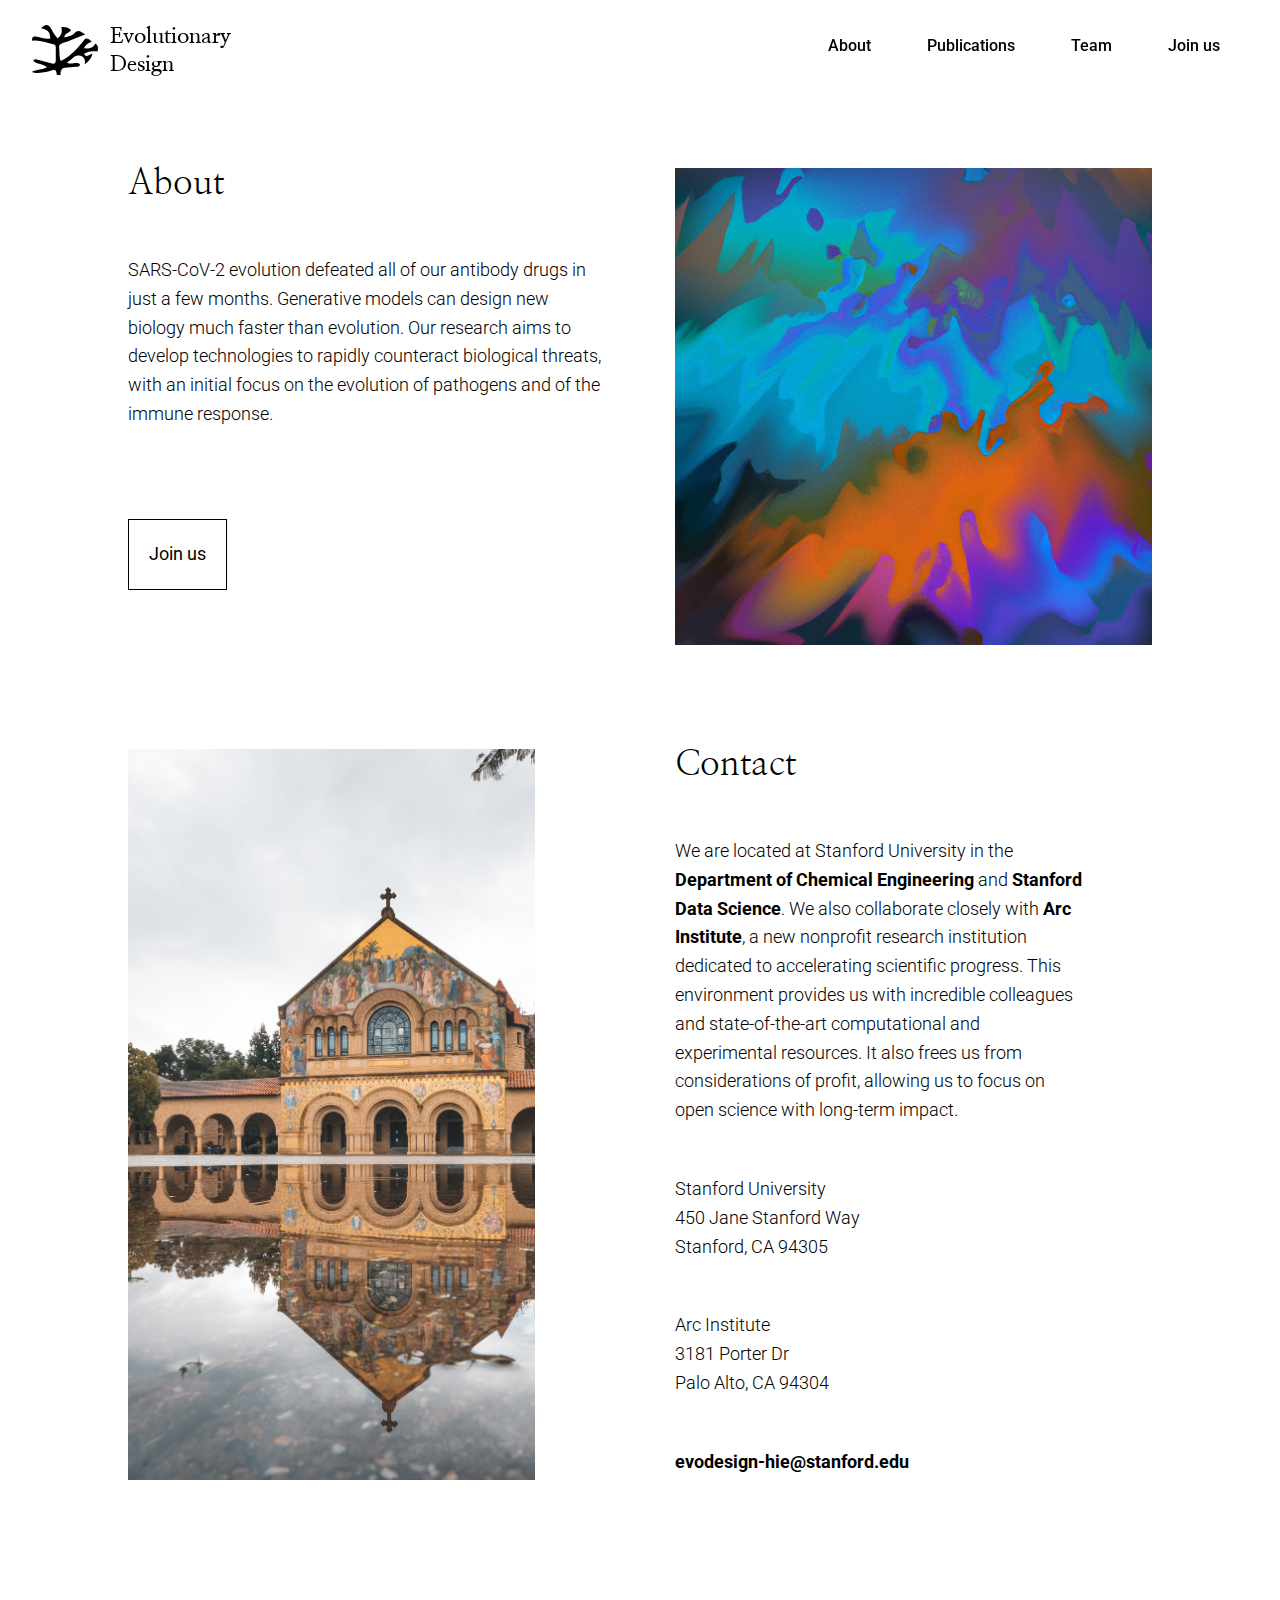
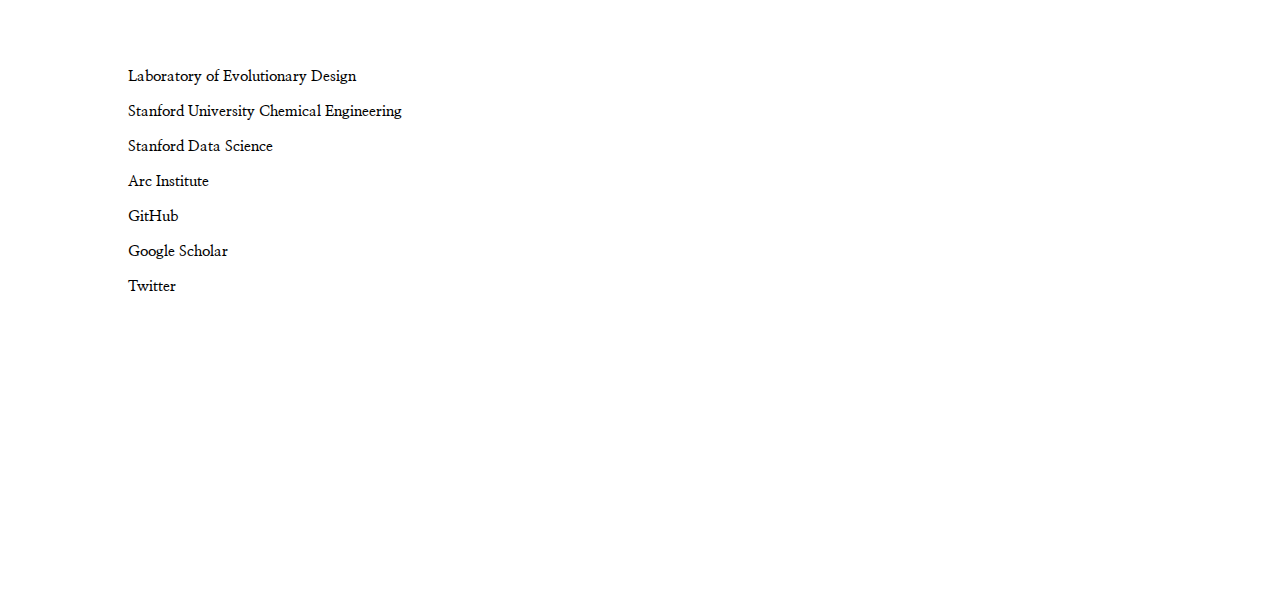
==== about.html @ 18d739cc "revert" ====
<!DOCTYPE html>

<html>
  <head>
    <script async src="https://www.googletagmanager.com/gtag/js?id=G-EQ6FCXS2D2"></script>
    <script>
      window.dataLayer = window.dataLayer || [];
      function gtag(){dataLayer.push(arguments);}
      gtag('js', new Date());

      gtag('config', 'G-EQ6FCXS2D2');
    </script>
    <title>About | Evolutionary Design</title>
    <meta http-equiv="Content-Type" content="text/html">
    <meta name="description" content="Laboratory of Evolutionary Design">
    <meta name="keywords" content="brian hie, laboratory of evolutionary design, stanford university, arc institute, machine learning, ai, biology">
    <meta name="author" content="Brian Hie">
    <meta name="viewport" content="width=device-width, initial-scale=1">
    <link rel="preconnect" href="https://fonts.googleapis.com">
    <link rel="preconnect" href="https://fonts.gstatic.com" crossorigin>
    <link href="https://fonts.googleapis.com/css2?family=Nanum+Myeongjo:wght@400;700;800&display=swap" rel="stylesheet">
    <link href="https://fonts.googleapis.com/css2?family=Roboto:wght@100;300;400;500;700&display=swap" rel="stylesheet">
    <link rel="stylesheet" type="text/css" href="ledlab.css">
    <link rel="icon" type="image/x-icon" href="images/logo.png">
    <script src="ledlab.js"></script>
  </head>

  <body>
    <div id="navbar"></div>
    <script>renderNav('./navbar.html')</script>

    <div class="outer-container">
      <div class="container">

        <div class="team-container">
          <div class="team-text-block">
            <div class="title2" style="padding: 140px 0 0px 0;">
              <p>
                About
              </p>
            </div>
            <p class="team-text">
              SARS-CoV-2 evolution defeated all of our antibody drugs in just a few months.
              Generative models can design new biology much faster than evolution.
              Our research aims to develop technologies to rapidly counteract biological threats, with an initial focus on the evolution of pathogens and of the immune response.
            </p>
            <p class="team-text">
              <We believe that diversity is critical to research and we aim to create a supportive environment in which all lab members are empowered to do incredibly bold science.
              Our work also transcends traditional disciplinary boundaries.
            </p>

            <a href="join" class="publication-button" style='font-weight: 400; margin-top: 40px;'>Join us</a>

          </div>
          <div class="team-image-block">
            <img src="images/multicolored.png">
          </div>
        </div>

        <div class="team-container">
          <div class="team-image-block" id="contact-image">
            <img src="images/stanford-memchu.jpg"  style="padding-top: 100px;">
          </div>

          <div class="team-text-block" id="contact-text">
            <div class="title2" style="padding-top: 80px;">
              <p>
                Contact
              </p>
            </div>
            <p class="team-text">
              We are located at Stanford University in the <a href="https://cheme.stanford.edu/">Department of Chemical Engineering</a> and <a href="https://datascience.stanford.edu/">Stanford Data Science</a>.
              We also collaborate closely with <a href="https://arcinstitute.org/">Arc Institute</a>, a new nonprofit research institution dedicated to accelerating scientific progress.
              This environment provides us with incredible colleagues and state-of-the-art computational and experimental resources.
              It also frees us from considerations of profit, allowing us to focus on open science with long-term impact.
            </p>
            <p class="team-text">
              Stanford University <br/>
              450 Jane Stanford Way <br/>
              Stanford, CA 94305
            </p>
            <p class="team-text">
              Arc Institute <br/>
              3181 Porter Dr <br/>
              Palo Alto, CA 94304
            </p>
            <p class="team-text">
              <a href="mailto:evodesign-hie@stanford.edu">evodesign-hie@stanford.edu</a>
            </p>
          </div>

          <div class="team-image-block" id="contact-image2">
            <img src="images/stanford-memchu.jpg">
          </div>
        </div>

        <footer id="footer"></footer>
        <script>
          fetch('./footer.html')
              .then(response => response.text())
              .then(data => document.getElementById('footer').innerHTML = data);
        </script>
      </div>
    </div>
  </body>
</html>
---- ledlab.css ----
.container {
    max-width: 1024px;
    margin: 0 auto;
}

.outer-container {
    margin-left: 30px;
    margin-right: 30px;
}

p {
    display: block;
    margin-block-start: 0px;
    margin-block-end: 0px;
    margin-inline-start: 0px;
    margin-inline-end: 0px;
}

.title1 {
    text-align: left;
    font-size: 48px;
    padding: 96px 0 0 0;
    color: #000000;
    font-family: "Nanum Myeongjo", "Garamond", serif;
    font-weight: 700;
}

@media (max-width: 1300px) {
    .title1 {
        padding-top: 120px;
    }
}

.subtitle1 {
    text-align: left;
    font-size: 18px;
    margin: 0 0 40px 0;
    color: #000000;
    line-height: 150%;
    font-family: "Roboto", "Arial", sans-serif;
    /*font-family: "Nanum Myeongjo", "Garamond", serif;*/
    font-weight: 500;
}

@media (max-width: 768px) {
    .subtitle1 {
        margin-top: 8px;
    }
}

.subtitle1 a {
    text-decoration: none;
    color: black;
}

.subtitle1 a:hover {
    text-decoration: underline;
    text-decoration-thickness: 1px;
    text-underline-offset: 2px;
}

.title2 {
    text-align: left;
    font-size: 35px;
    margin: 14px 0 14px 0;
    padding-top: 40px;
    color: #000000;
    font-family: "Nanum Myeongjo", "Garamond", serif;
    font-weight: 400;
}

.subtitle2 {
    text-align: left;
    font-size: 18px;
    margin: 12px 0 8px 0;
    color: #000000;
    line-height: 130%;
    font-family: "Roboto", "Arial", sans-serif;
    font-weight: 300;
}

@media (max-width: 768px) {
    .subtitle2 {
        font-size: 16px;
    }

    .subtitle2 br {
        display: none;
    }
}

.banner-row {
    display: flex;
    flex-wrap: wrap;
    justify-content: space-between;
}

.banner-column {
    flex: 1;
    padding: 20px 60px 20px 0px;
}

@media (max-width: 768px) {
    .banner-column {
        flex: 100%;
        padding-right: 0;
    }
}

.banner-column img {
    max-width: 100%;
    height: auto;
}

@media (max-width: 768px) {
    .banner-column img {
        width: 100%;
        height: auto;
    }
}

.banner-column p {
    text-align: left;
}

.title3 {
    text-align: left;
    font-size: 22px;
    margin: 8px 0 8px 0;
    color: #000000;
    font-family: "Nanum Myeongjo", "Garamond", serif;
    font-weight: 700;
}

.text1 {
    text-align: left;
    font-size: 15px;
    color: #333333;
    font-family: "Roboto", "Arial", sans-serif;
    font-weight: 300;
}

.navbar {
    overflow: hidden;
    background-color: rgba(255, 255, 255, 0.9);
    position: fixed;
    top: 0px;
    width: 100%;
    font-size: 16px;
    font-family: "Roboto", "Arial", sans-serif;
    font-weight: 400;
    padding: 12px 0 12px 0;
    display: flex;
    justify-content: space-between;
}

.navbar-logo {
    margin: 10px 0 0px 24px;
    display: flex;
    align-items: center;
    text-decoration: none;
    color: black;
}

.navbar-logo img {
    height: 50px;
}

.navbar-name {
    font-family: "Nanum Myeongjo", "Garamond", serif;
    font-weight: 700;
    font-size: 22px;
    padding-left: 12px;
}

.navbar-list {
    list-style-type: none;
    margin: 0;
    padding: 0 40px 0 0;
    display: flex;
    justify-content: flex-end;
}

@media (max-width: 768px) {
    .navbar-list {
        display: none;
    }
}

.navbar-list li {
    padding: 14px 28px;
    display: flex;
    align-items: center;
    justify-content: center;
}

.navbar-list li a {
    color: black;
    text-decoration: none;
    font-family: "Roboto", "Arial", sans-serif;
    font-weight: 500;
    font-size: 16px;
}

.navbar-list li a:hover {
    text-decoration: underline;
}

.menu-container {
    position: fixed;
    top: 0;
    right: 0;
    padding: 20px;
    z-index: 1;
}

@media (min-width: 768px) {
    .menu-container {
        display: none;
    }
}

#hamburger-menu {
    cursor: pointer;
    user-select: none;
}

#hamburger-menu span {
    display: block;
    width: 35px;
    height: 3px;
    margin: 8px;
    background: #333;
}

.dropdown-content {
    display: none;
    position: absolute;
    right: 20px;
    background-color: white;
    min-width: 160px;
    box-shadow: 0px 8px 16px 0px rgba(0,0,0,0.2);
    transition: max-height 0.3s, opacity 0.3s;
    max-height: 0;
    overflow: hidden;
    opacity: 0;
    padding: 20px;
}

.dropdown-content a {
    display: block;
    text-decoration: none;
    color: black;
    font-family: "Roboto", "Arial", sans-serif;
    font-weight: 500;
    font-size: 18px;
    padding: 20px 15px;
    text-align: right;
    border-bottom-style: solid;
    border-bottom-width: 0.5px;
    border-bottom-color: #aaaaaa;
}

.dropdown-show {
    display: block;
    max-height: 500px;
    opacity: 1;
}

#contact-text {
    padding-left: 140px;
}

@media (max-width: 768px) {
    #contact-image {
        display: none;
    }

    #contact-text {
        padding-left: 0;
    }

}

@media (min-width: 768px) {
    #contact-image2 {
        display: none;
    }
}

.publication {
    display: flex;
    align-items: center;
    text-decoration: none;
    color: inherit;
    padding: 12px 0 10px 0;
    border-bottom-style: solid;
    border-bottom-width: 0.5px;
    border-bottom-color: #aaaaaa;
}

@media (max-width: 768px) {
    .publication {
        padding: 18px 0 16px 0;
    }
}

.publication:hover {
    /*background-color: #fafafa; /* Changes background color when hovered over */
}

.publication:hover .publication-title {
    text-decoration: underline;
    text-decoration-thickness: 1px;
    /*text-underline-offset: 2px;*/
}

.publication-img {
    flex: 0 0 100px;
    margin-right: 20px;
}

.publication-img img {
    max-width: 100%;
    max-height: auto;
}

.publication-content {
    flex: 1;
    display: flex;
    flex-direction: column;
    justify-content: center;
}

.publication-title {
    margin-bottom: 10px;
    font-family: "Nanum Myeongjo", "Garamond", serif;
    font-weight: 700;
    font-size: 20px;
}

.publication-authors {
    font-size: 15px;
    font-family: "Roboto", "Arial", sans-serif;
    font-weight: 400;
    padding-bottom: 5px;
}

.publication-description {
    font-size: 15px;
    font-family: "Roboto", "Arial", sans-serif;
    font-weight: 300;
}

.publication-button {
    display: inline-block;
    padding: 20px 20px 20px 20px;
    background-color: white;
    color: inherit;
    border-radius: 4px;
    text-decoration: none;
    font-family: "Roboto", "Arial", sans-serif;
    font-weight: 400;
    font-size: 18px;
    border-style: solid;
    border-width: 1px;
    border-radius: 0;
    margin-top: 12px;
}

.publication-button:hover {
    text-decoration: underline;
    text-decoration-thickness: 1px;
    text-underline-offset: 2px;
}

.publication-year-header {
    text-align: right;
    font-size: 25px;
    padding: 35px 0 5px 0;
    color: #000000;
    font-family: "Nanum Myeongjo", "Garamond", serif;
    font-weight: 400;
}

.team-container {
    display: flex;
    justify-content: space-between;
}

@media (max-width: 768px) {
    .team-container {
        display: grid;
    }
}

.team-text {
    text-align: left;
    font-size: 18px;
    margin: 20px 0 10px 0;
    padding-top: 30px;
    color: #000000;
    line-height: 160%;
    font-family: "Roboto", "Arial", sans-serif;
    font-weight: 300;
}

.team-text-block {
    flex: 1;
    padding-right: 70px;
}

@media (max-width: 768px) {
    .team-text-block {
        padding-right: 10px;
    }
}

.team-text-block a {
    text-decoration: none;
    color: black;
    font-weight: 700;
}

.team-text-block a:hover {
    text-decoration: underline;
}

.team-image-block {
    flex: 1;
}

.team-image-block img {
    width: 100%;
    height: auto;
    padding-top: 160px;
}

@media (max-width: 768px) {
    .team-image-block img {
        padding-top: 80px;
    }
}

.join-section-anchor {
    display: block;
    position: relative;
    top: -40px;
    visibility: hidden;
}

.join-subtitle {
    text-align: left;
    font-size: 20px;
    margin: 10px 0 5px 0;
    padding-top: 30px;
    color: #000000;
    font-family: "Nanum Myeongjo", "Garamond", serif;
    font-weight: 700;
}

.join-text {
    text-align: left;
    font-size: 16px;
    margin: 0;
    padding-top: 0px;
    color: #000000;
    line-height: 160%;
    font-family: "Roboto", "Arial", sans-serif;
    font-weight: 300;
}

@media (min-width: 768px) {
    #join-second-text {
        padding-left: 140px;
        padding-top: 25px;
    }

    #join-second-img {
        padding-top: 25px;
    }
}

@media (max-width: 768px) {
    #join-first-img {
        display: none;
    }

    #join-second-text {
        padding-left: 0;
    }
}

footer {
    background-color: white;
    color: inherit;
    width: 100%;
    bottom: 0;
    margin-top: 180px;
    margin-bottom: 300px;
}

.footer-content {
    margin: 16px 0 0 0;
    color: inherit;
    text-align: left;
    font-size: 16px;
    font-family: "Nanum Myeongjo", "Garamond", serif;
    font-weight: 700;
    font-size: 15px;
}

.footer-content a {
    color: black;
    text-decoration: none;
}

.footer-content a:hover {
    text-decoration: underline;
    text-decoration-thickness: 0.5px;
    text-underline-offset: 2px;
}
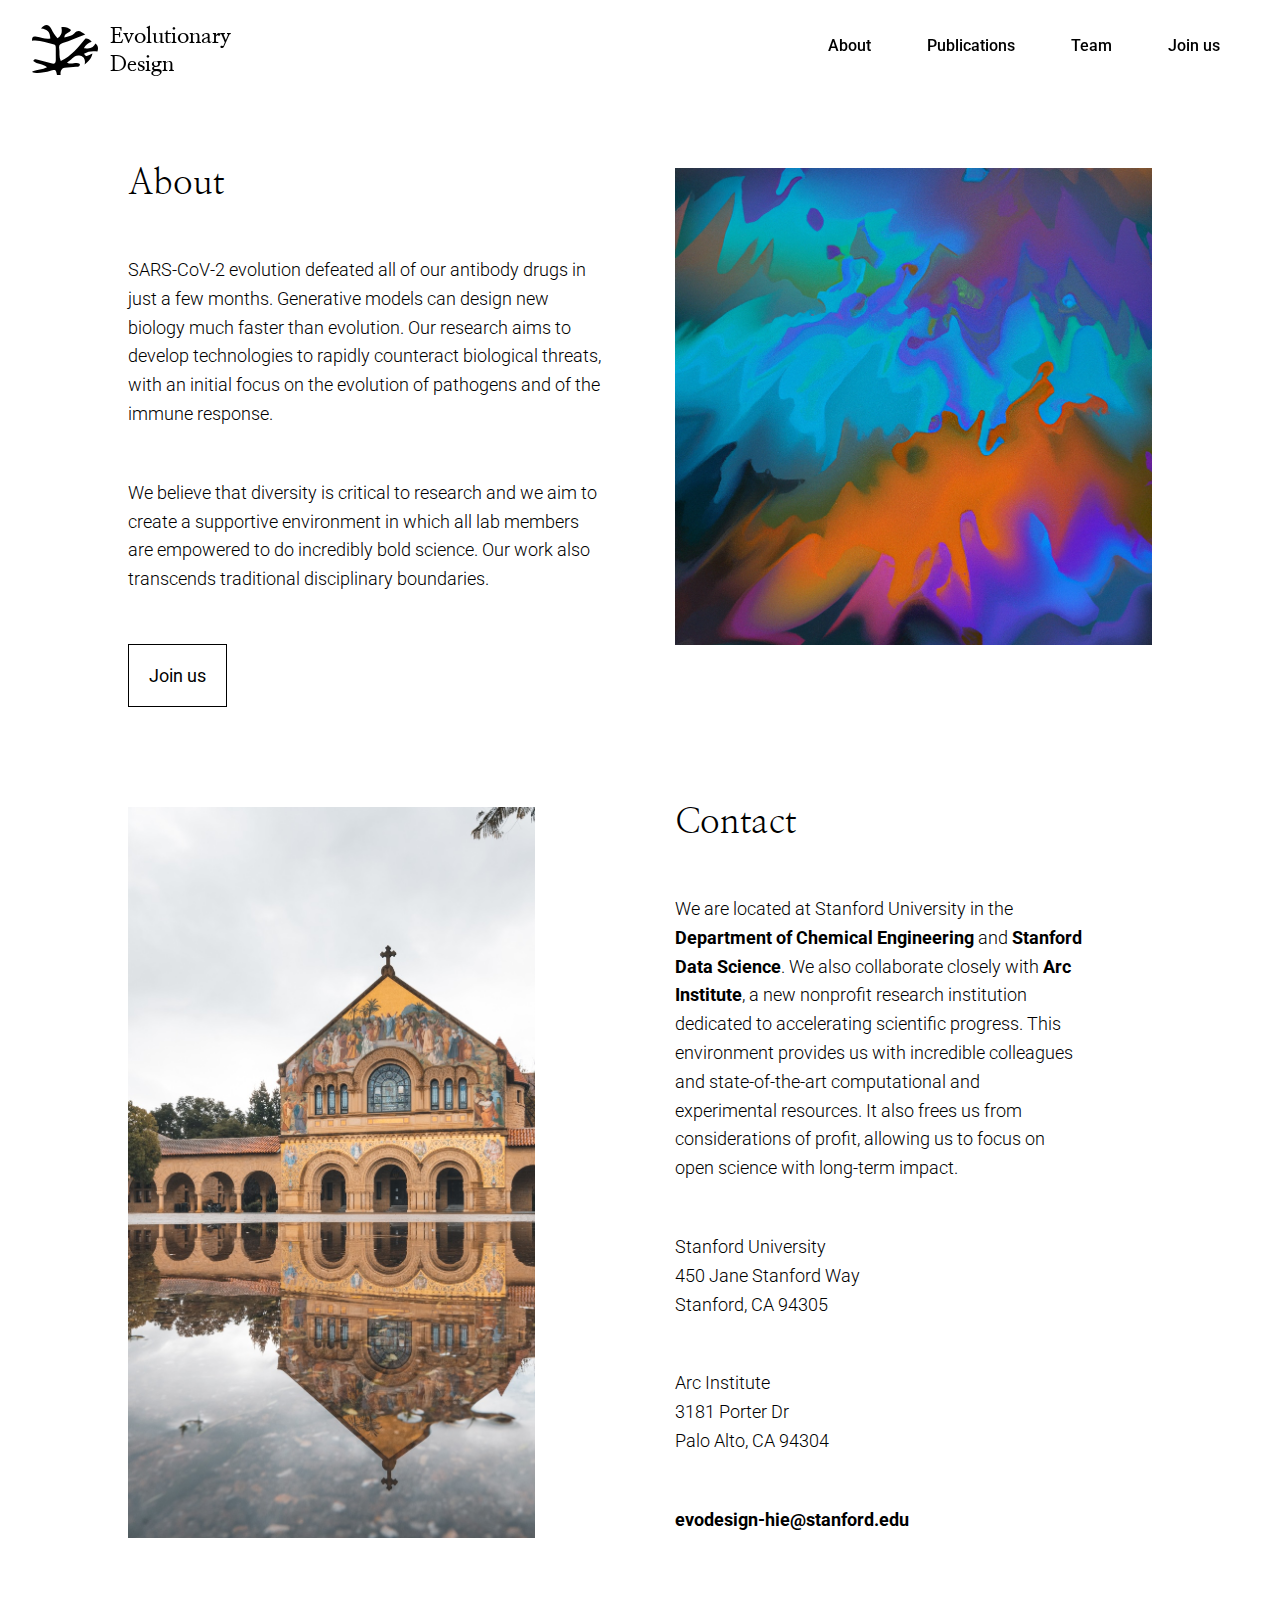
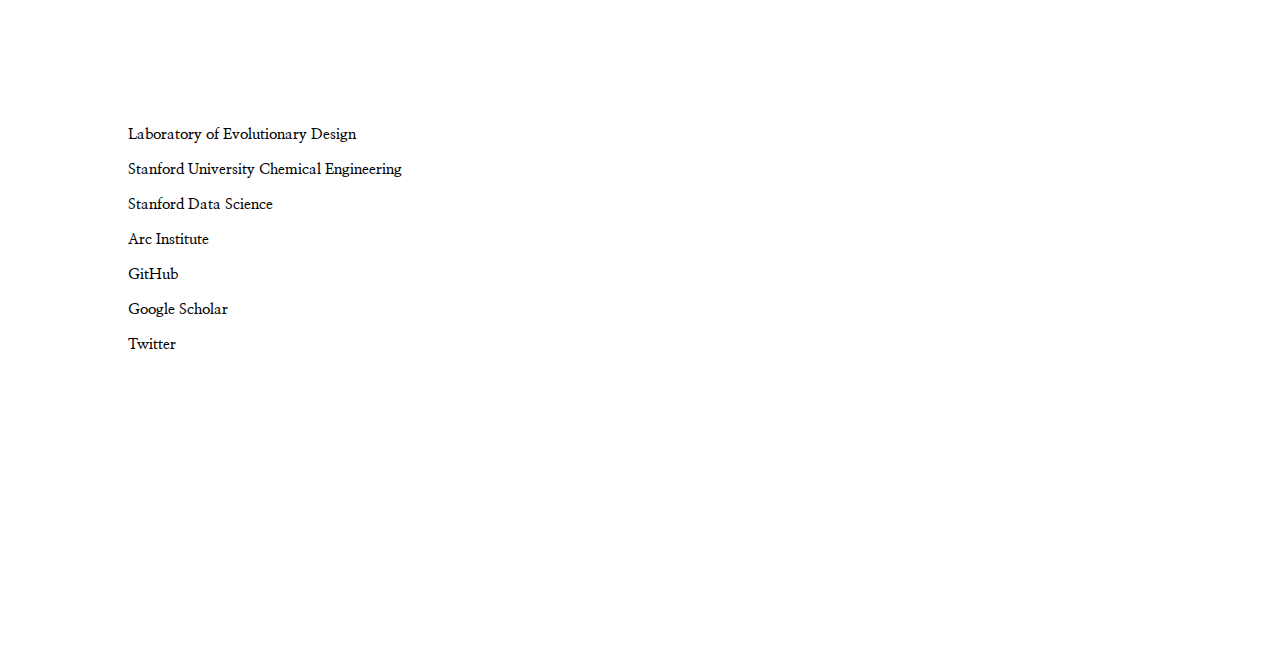
==== commit 5de27e9e: "fix bug" ====
--- a/about.html
+++ b/about.html
@@ -45,7 +45,7 @@
               Our research aims to develop technologies to rapidly counteract biological threats, with an initial focus on the evolution of pathogens and of the immune response.
             </p>
             <p class="team-text">
-              <We believe that diversity is critical to research and we aim to create a supportive environment in which all lab members are empowered to do incredibly bold science.
+              We believe that diversity is critical to research and we aim to create a supportive environment in which all lab members are empowered to do incredibly bold science.
               Our work also transcends traditional disciplinary boundaries.
             </p>
 
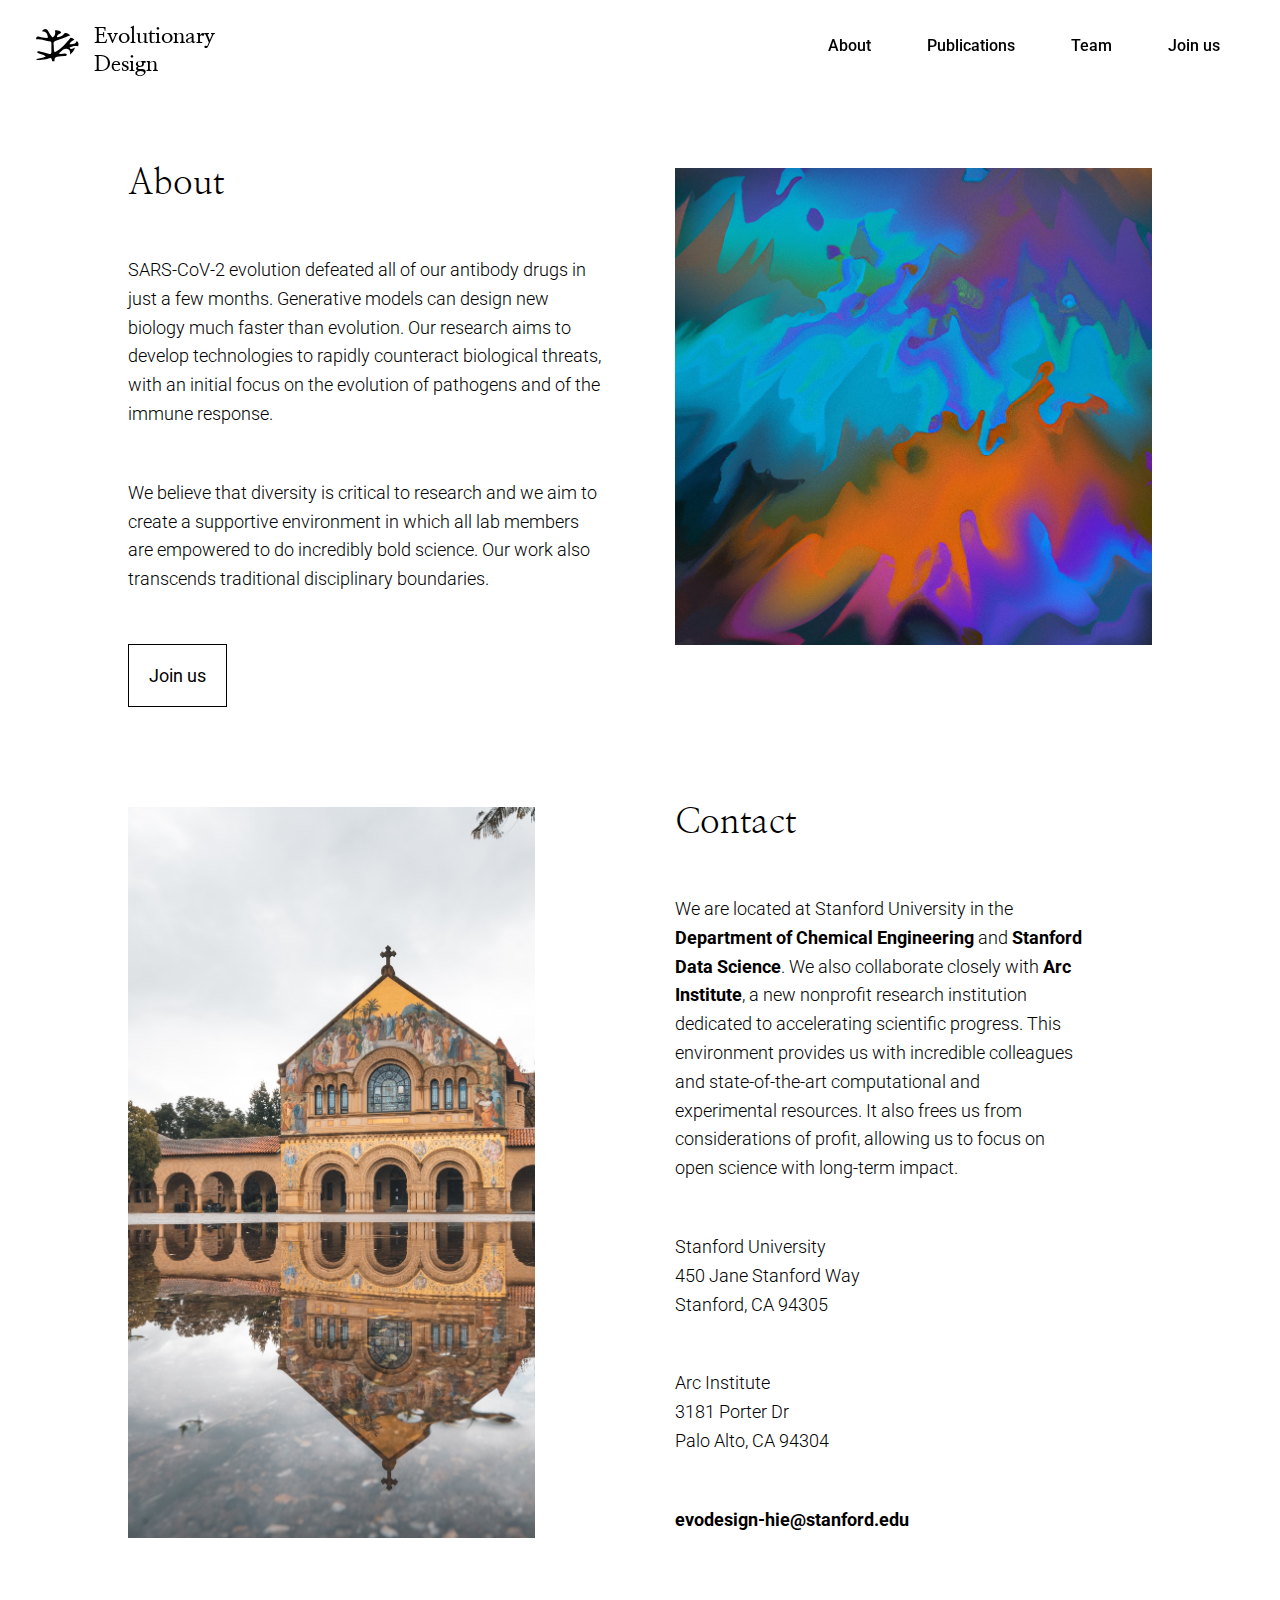
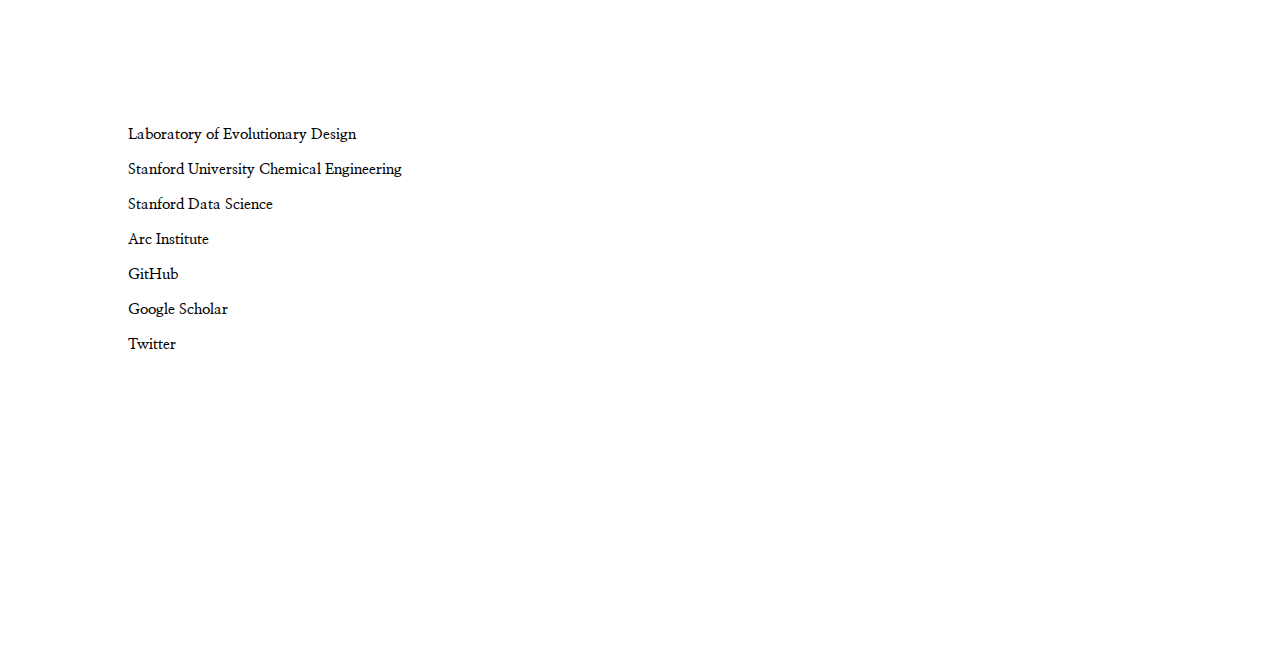
==== commit 7366202d: "fix styling" ====
--- a/about.html
+++ b/about.html
@@ -32,19 +32,19 @@
     <div class="outer-container">
       <div class="container">
 
-        <div class="team-container">
-          <div class="team-text-block">
+        <div class="about-container">
+          <div class="about-text-block">
             <div class="title2" style="padding: 140px 0 0px 0;">
               <p>
                 About
               </p>
             </div>
-            <p class="team-text">
+            <p class="about-text">
               SARS-CoV-2 evolution defeated all of our antibody drugs in just a few months.
               Generative models can design new biology much faster than evolution.
               Our research aims to develop technologies to rapidly counteract biological threats, with an initial focus on the evolution of pathogens and of the immune response.
             </p>
-            <p class="team-text">
+            <p class="about-text">
               We believe that diversity is critical to research and we aim to create a supportive environment in which all lab members are empowered to do incredibly bold science.
               Our work also transcends traditional disciplinary boundaries.
             </p>
@@ -52,44 +52,44 @@
             <a href="join" class="publication-button" style='font-weight: 400; margin-top: 40px;'>Join us</a>
 
           </div>
-          <div class="team-image-block">
+          <div class="about-image-block">
             <img src="images/multicolored.png">
           </div>
         </div>
 
-        <div class="team-container">
-          <div class="team-image-block" id="contact-image">
+        <div class="about-container">
+          <div class="about-image-block" id="contact-image">
             <img src="images/stanford-memchu.jpg"  style="padding-top: 100px;">
           </div>
 
-          <div class="team-text-block" id="contact-text">
+          <div class="about-text-block" id="contact-text">
             <div class="title2" style="padding-top: 80px;">
               <p>
                 Contact
               </p>
             </div>
-            <p class="team-text">
+            <p class="about-text">
               We are located at Stanford University in the <a href="https://cheme.stanford.edu/">Department of Chemical Engineering</a> and <a href="https://datascience.stanford.edu/">Stanford Data Science</a>.
               We also collaborate closely with <a href="https://arcinstitute.org/">Arc Institute</a>, a new nonprofit research institution dedicated to accelerating scientific progress.
               This environment provides us with incredible colleagues and state-of-the-art computational and experimental resources.
               It also frees us from considerations of profit, allowing us to focus on open science with long-term impact.
             </p>
-            <p class="team-text">
+            <p class="about-text">
               Stanford University <br/>
               450 Jane Stanford Way <br/>
               Stanford, CA 94305
             </p>
-            <p class="team-text">
+            <p class="about-text">
               Arc Institute <br/>
               3181 Porter Dr <br/>
               Palo Alto, CA 94304
             </p>
-            <p class="team-text">
+            <p class="about-text">
               <a href="mailto:evodesign-hie@stanford.edu">evodesign-hie@stanford.edu</a>
             </p>
           </div>
 
-          <div class="team-image-block" id="contact-image2">
+          <div class="about-image-block" id="contact-image2">
             <img src="images/stanford-memchu.jpg">
           </div>
         </div>
--- a/ledlab.css
+++ b/ledlab.css
@@ -14,6 +14,10 @@
     margin-block-end: 0px;
     margin-inline-start: 0px;
     margin-inline-end: 0px;
+}
+
+.dummy-header {
+    display: none;
 }
 
 .title1 {
@@ -383,65 +387,6 @@
     font-weight: 400;
 }
 
-.team-container {
-    display: flex;
-    justify-content: space-between;
-}
-
-@media (max-width: 768px) {
-    .team-container {
-        display: grid;
-    }
-}
-
-.team-text {
-    text-align: left;
-    font-size: 18px;
-    margin: 20px 0 10px 0;
-    padding-top: 30px;
-    color: #000000;
-    line-height: 160%;
-    font-family: "Roboto", "Arial", sans-serif;
-    font-weight: 300;
-}
-
-.team-text-block {
-    flex: 1;
-    padding-right: 70px;
-}
-
-@media (max-width: 768px) {
-    .team-text-block {
-        padding-right: 10px;
-    }
-}
-
-.team-text-block a {
-    text-decoration: none;
-    color: black;
-    font-weight: 700;
-}
-
-.team-text-block a:hover {
-    text-decoration: underline;
-}
-
-.team-image-block {
-    flex: 1;
-}
-
-.team-image-block img {
-    width: 100%;
-    height: auto;
-    padding-top: 160px;
-}
-
-@media (max-width: 768px) {
-    .team-image-block img {
-        padding-top: 80px;
-    }
-}
-
 .join-section-anchor {
     display: block;
     position: relative;
@@ -520,3 +465,99 @@
     text-decoration-thickness: 0.5px;
     text-underline-offset: 2px;
 }
+
+.about-container {
+    display: flex;
+    justify-content: space-between;
+}
+
+@media (max-width: 768px) {
+    .about-container {
+        display: grid;
+    }
+}
+
+.about-subtitle {
+    text-align: left;
+    font-size: 25px;
+    margin: 10px 0 5px 0;
+    color: #000000;
+    font-family: "Nanum Myeongjo", "Garamond", serif;
+    /*font-family: "Roboto", "Arial", sans-serif;*/
+    font-weight: 300;
+}
+
+.about-list {
+    text-align: left;
+    font-size: 18px;
+    margin: 0;
+    /*padding-top: 30px;*/
+    color: #000000;
+    line-height: 110%;
+    font-family: "Roboto", "Arial", sans-serif;
+    font-weight: 300;
+    padding-inline-start: 0px;
+    list-style: none;
+}
+
+.about-list li {
+    padding-top: 20px;
+}
+
+.about-sublist {
+    padding-inline-start: 14px;
+    font-size: 16px;
+
+}
+
+.about-sublist li {
+    padding-top: 5px;
+}
+
+.about-text {
+    text-align: left;
+    font-size: 18px;
+    margin: 20px 0 10px 0;
+    padding-top: 30px;
+    color: #000000;
+    line-height: 160%;
+    font-family: "Roboto", "Arial", sans-serif;
+    font-weight: 300;
+}
+
+.about-text-block {
+    flex: 1;
+    padding-right: 70px;
+}
+
+@media (max-width: 768px) {
+    .about-text-block {
+        padding-right: 10px;
+    }
+}
+
+.about-text-block a {
+    text-decoration: none;
+    color: black;
+    font-weight: 700;
+}
+
+.about-text-block a:hover {
+    text-decoration: underline;
+}
+
+.about-image-block {
+    flex: 1;
+}
+
+.about-image-block img {
+    width: 100%;
+    height: auto;
+    padding-top: 160px;
+}
+
+@media (max-width: 768px) {
+    .about-image-block img {
+        padding-top: 80px;
+    }
+}
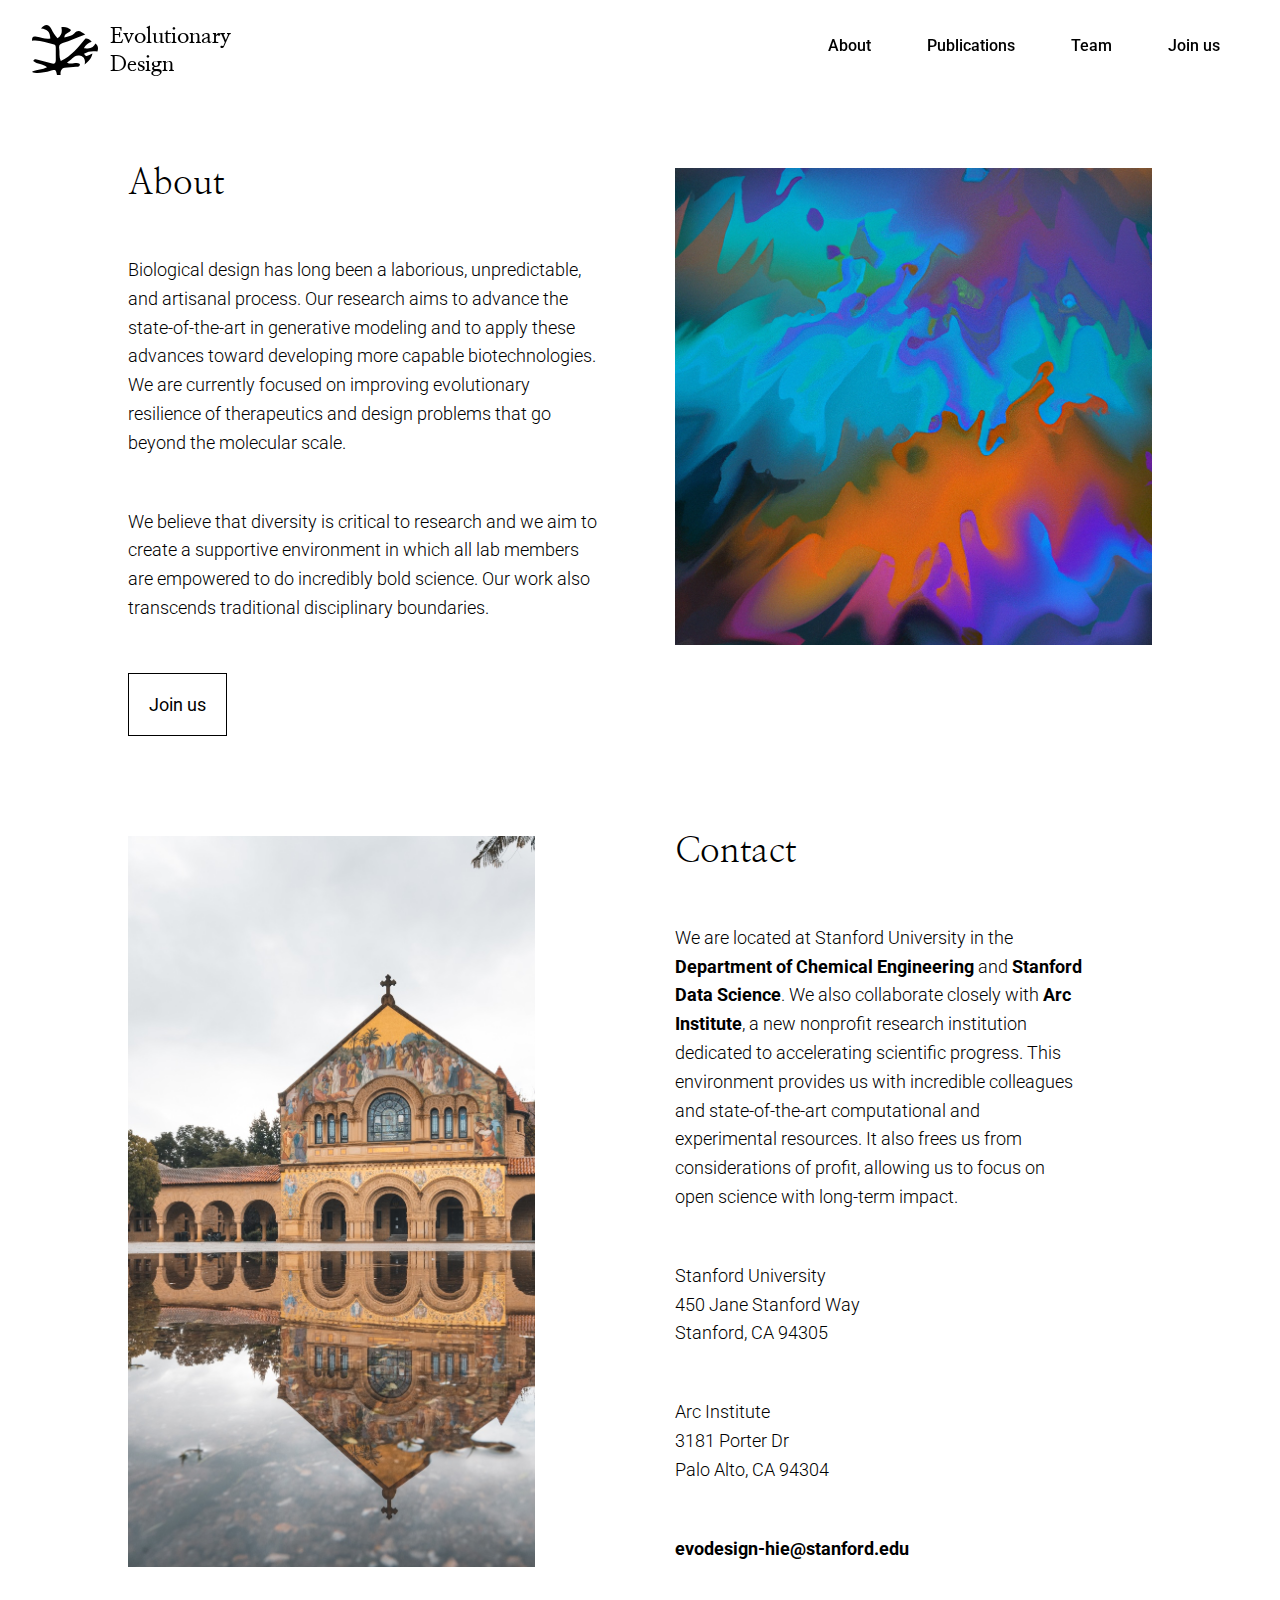
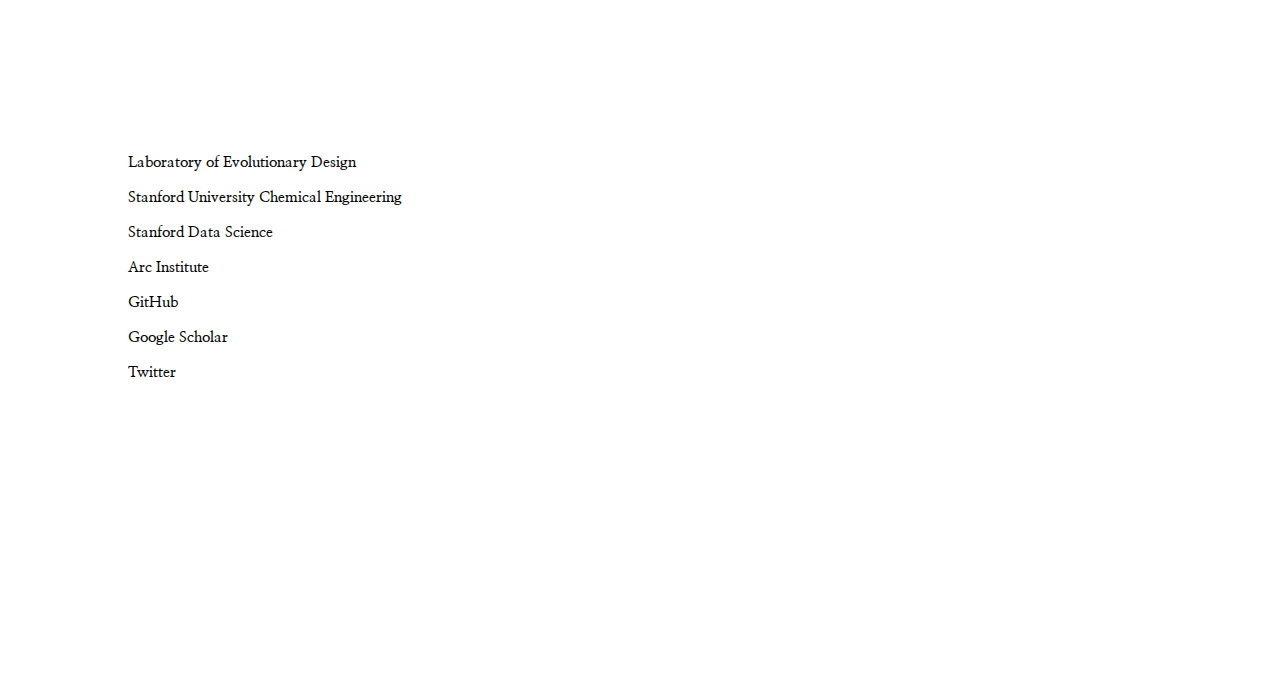
==== commit e14db524: "rewrite text" ====
--- a/about.html
+++ b/about.html
@@ -21,7 +21,7 @@
     <link href="https://fonts.googleapis.com/css2?family=Nanum+Myeongjo:wght@400;700;800&display=swap" rel="stylesheet">
     <link href="https://fonts.googleapis.com/css2?family=Roboto:wght@100;300;400;500;700&display=swap" rel="stylesheet">
     <link rel="stylesheet" type="text/css" href="ledlab.css">
-    <link rel="icon" type="image/x-icon" href="images/logo.png">
+    <link rel="icon" type="image/x-icon" href="images/logo.svg">
     <script src="ledlab.js"></script>
   </head>
 
@@ -40,9 +40,9 @@
               </p>
             </div>
             <p class="about-text">
-              SARS-CoV-2 evolution defeated all of our antibody drugs in just a few months.
-              Generative models can design new biology much faster than evolution.
-              Our research aims to develop technologies to rapidly counteract biological threats, with an initial focus on the evolution of pathogens and of the immune response.
+              Biological design has long been a laborious, unpredictable, and artisanal process.
+              Our research aims to advance the state-of-the-art in generative modeling and to apply these advances toward developing more capable biotechnologies.
+              We are currently focused on improving evolutionary resilience of therapeutics and design problems that go beyond the molecular scale.
             </p>
             <p class="about-text">
               We believe that diversity is critical to research and we aim to create a supportive environment in which all lab members are empowered to do incredibly bold science.
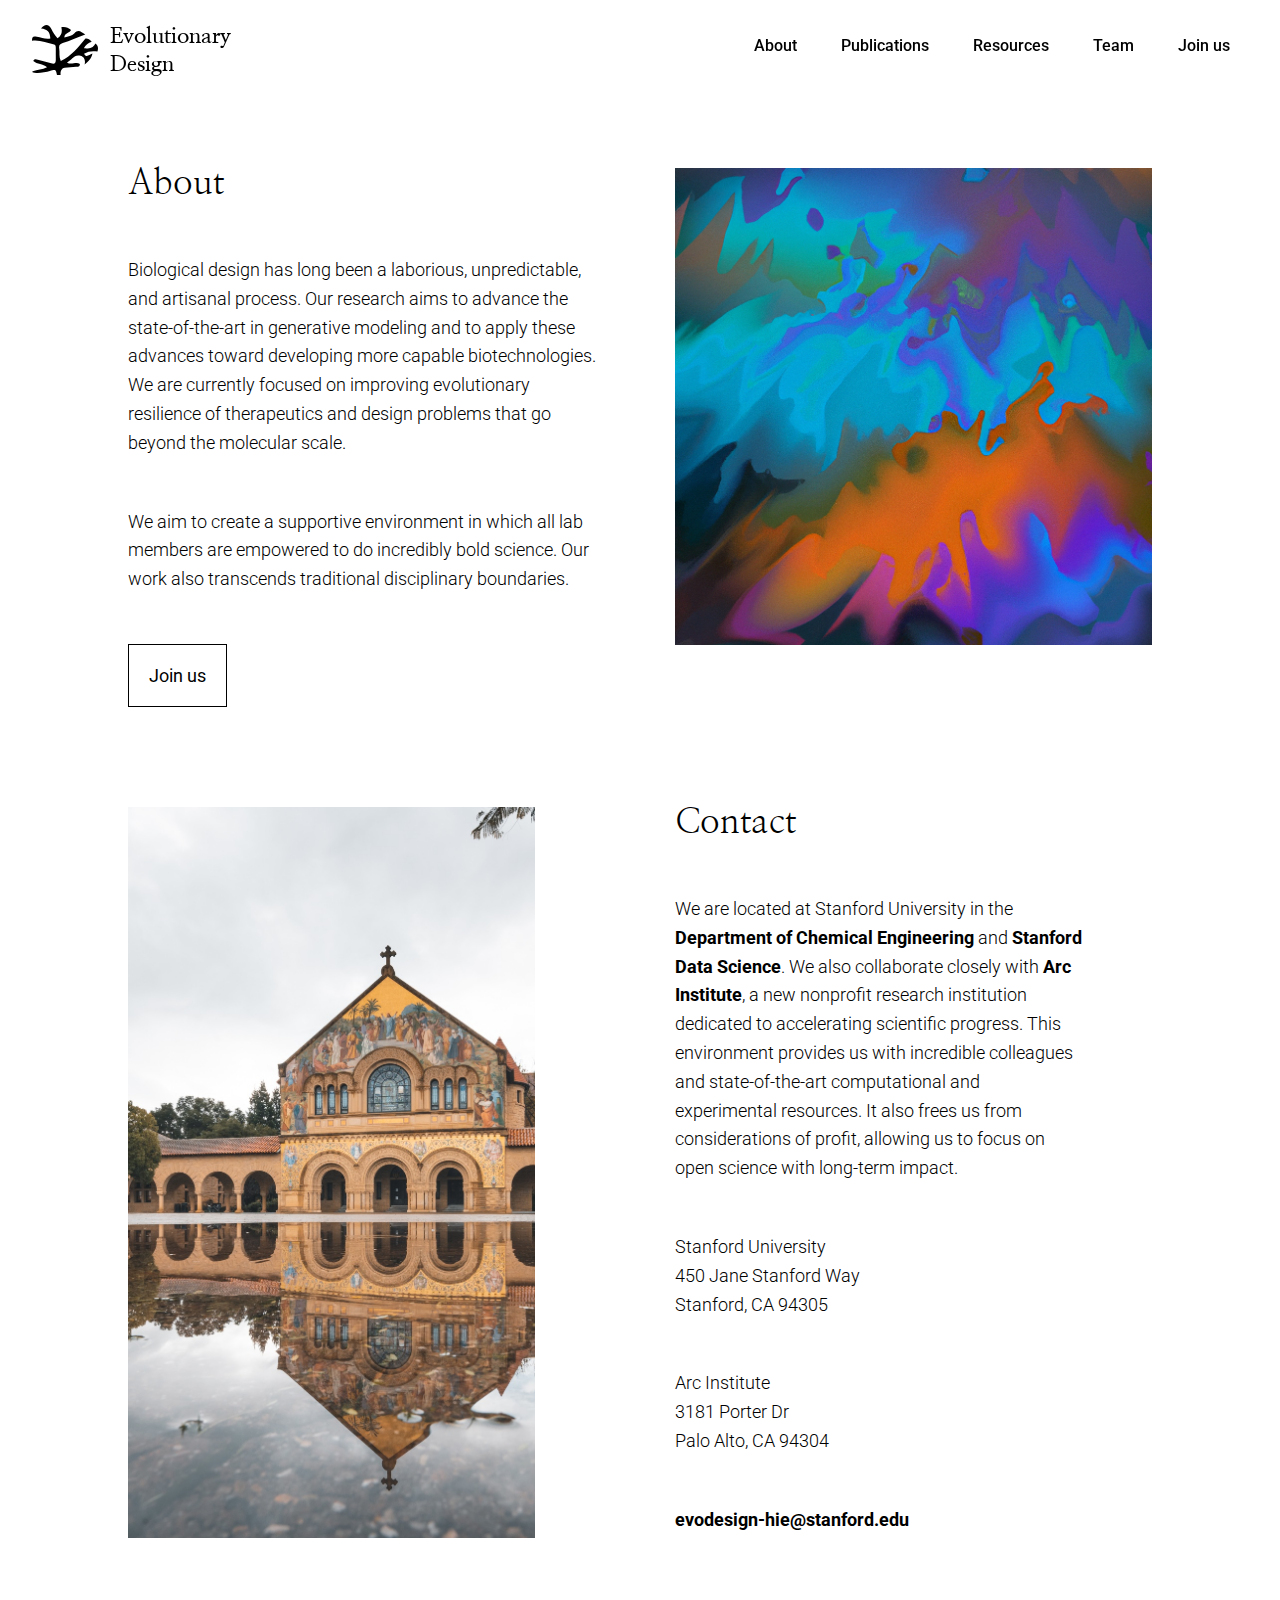
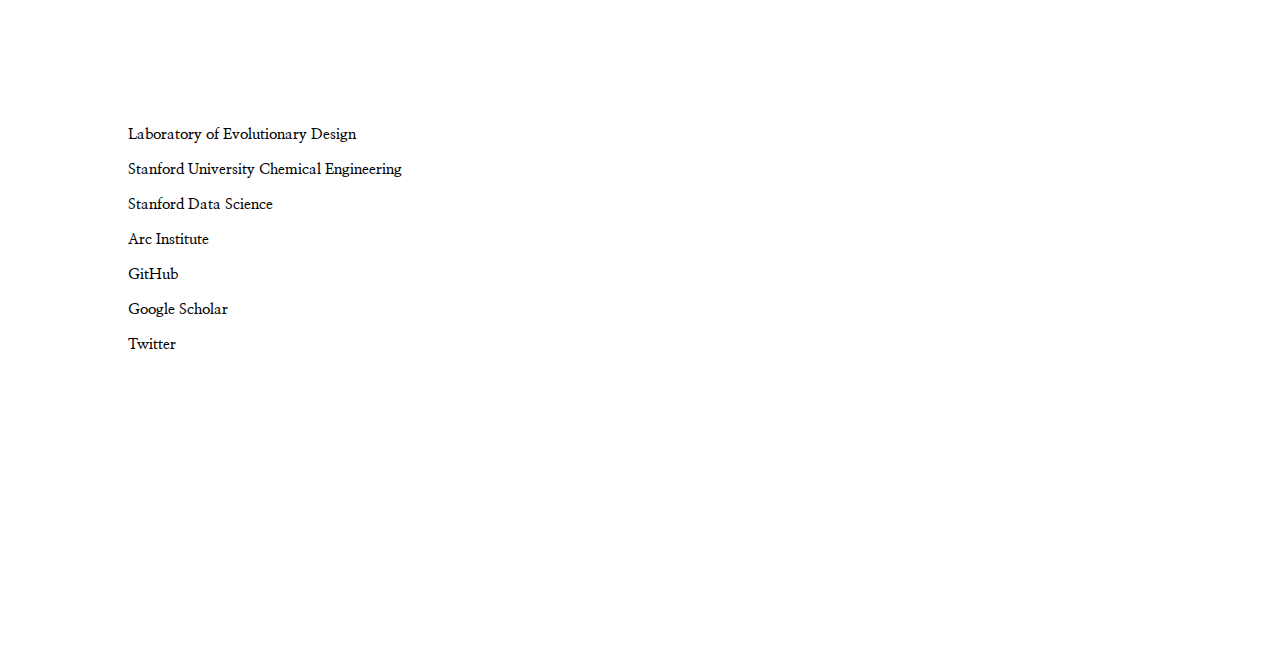
==== commit 205fada3: "Update about.html" ====
--- a/about.html
+++ b/about.html
@@ -45,7 +45,7 @@
               We are currently focused on improving evolutionary resilience of therapeutics and design problems that go beyond the molecular scale.
             </p>
             <p class="about-text">
-              We believe that diversity is critical to research and we aim to create a supportive environment in which all lab members are empowered to do incredibly bold science.
+              We aim to create a supportive environment in which all lab members are empowered to do incredibly bold science.
               Our work also transcends traditional disciplinary boundaries.
             </p>
 
--- a/ledlab.css
+++ b/ledlab.css
@@ -180,7 +180,7 @@
 .navbar-list {
     list-style-type: none;
     margin: 0;
-    padding: 0 40px 0 0;
+    padding: 0 36px 0 0;
     display: flex;
     justify-content: flex-end;
 }
@@ -192,7 +192,7 @@
 }
 
 .navbar-list li {
-    padding: 14px 28px;
+    padding: 14px 22px;
     display: flex;
     align-items: center;
     justify-content: center;
@@ -387,6 +387,88 @@
     font-weight: 400;
 }
 
+.resource {
+    display: flex;
+    align-items: center;
+    text-decoration: none;
+    color: inherit;
+    padding: 30px 0 26px 0;
+    box-shadow: 0px 2px 5px 0px rgba(0,0,0,0.2);
+    margin-bottom: 30px;
+    /*border-bottom-style: solid;
+    border-bottom-width: 0.5px;
+    border-bottom-color: #aaaaaa;*/
+    border-radius: 5px;
+}
+
+@media (max-width: 768px) {
+    .resource {
+        padding: 18px 0 16px 0;
+    }
+}
+
+.resource:hover {
+    background-color: #fafafa; /* Changes background color when hovered over */
+    
+}
+
+.resource:hover .resource-title {
+    /*text-decoration: underline;
+    text-decoration-thickness: 1px;
+    /*text-underline-offset: 2px;*/
+}
+
+.resource-subtitle {
+    font-size: 16px;
+    font-family: "Roboto", "Arial", sans-serif;
+    font-weight: 300;
+    padding-bottom: 40px;
+}
+
+.resource-img {
+    flex: 0 0 150px;
+    margin: 0 25px 0 30px;
+}
+
+.resource-img img {
+    max-width: 100%;
+    max-height: auto;
+}
+
+.resource-content {
+    flex: 1;
+    display: flex;
+    flex-direction: column;
+    justify-content: center;
+}
+
+.resource-title {
+    margin-bottom: 10px;
+    font-family: "Nanum Myeongjo", "Garamond", serif;
+    font-weight: 700;
+    font-size: 28px;
+}
+
+.resource-type {
+    font-size: 16px;
+    font-family: "Roboto", "Arial", sans-serif;
+    font-weight: 300;
+    margin-bottom: 3px;
+}
+
+.resource-description {
+    font-size: 16px;
+    font-family: "Roboto", "Arial", sans-serif;
+    font-weight: 400;
+    padding-bottom: 5px;
+}
+
+.resource-publication {
+    font-size: 14px;
+    font-family: "Roboto", "Arial", sans-serif;
+    font-weight: 300;
+}
+
 .join-section-anchor {
     display: block;
     position: relative;
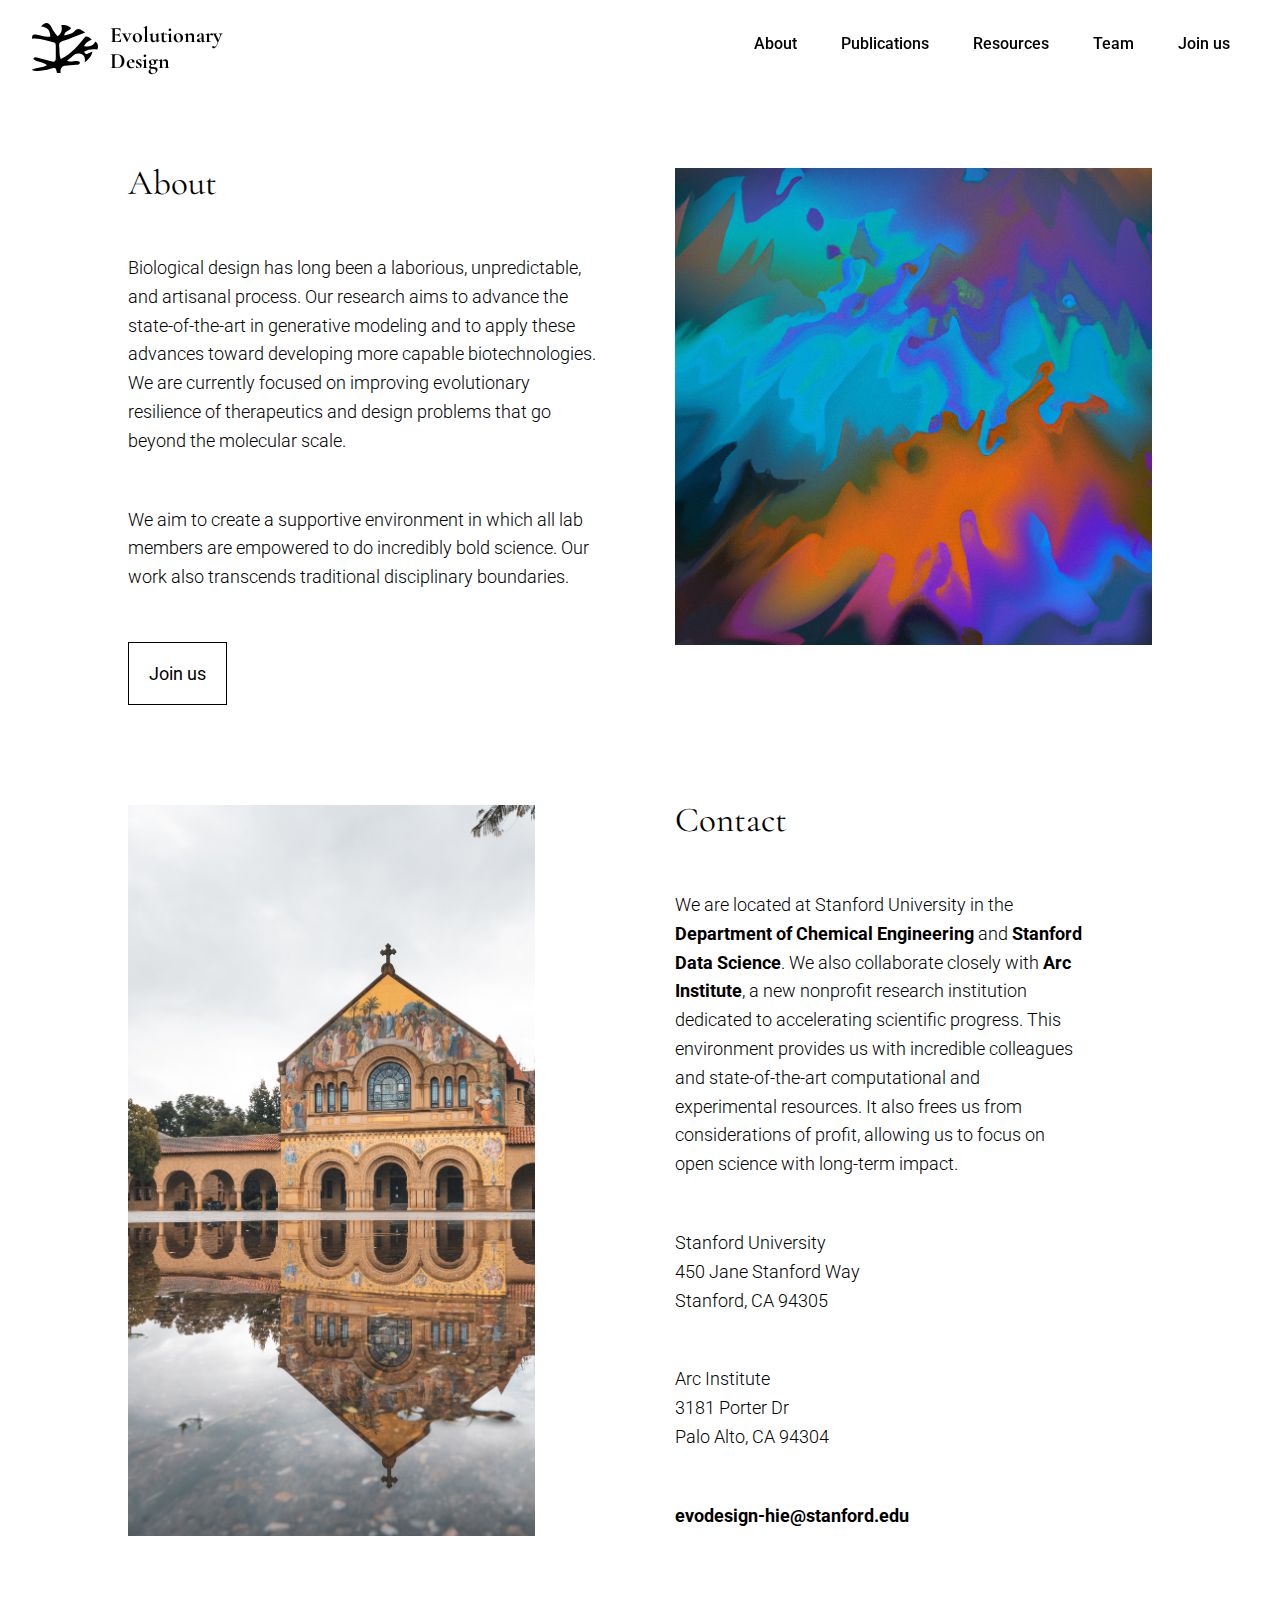
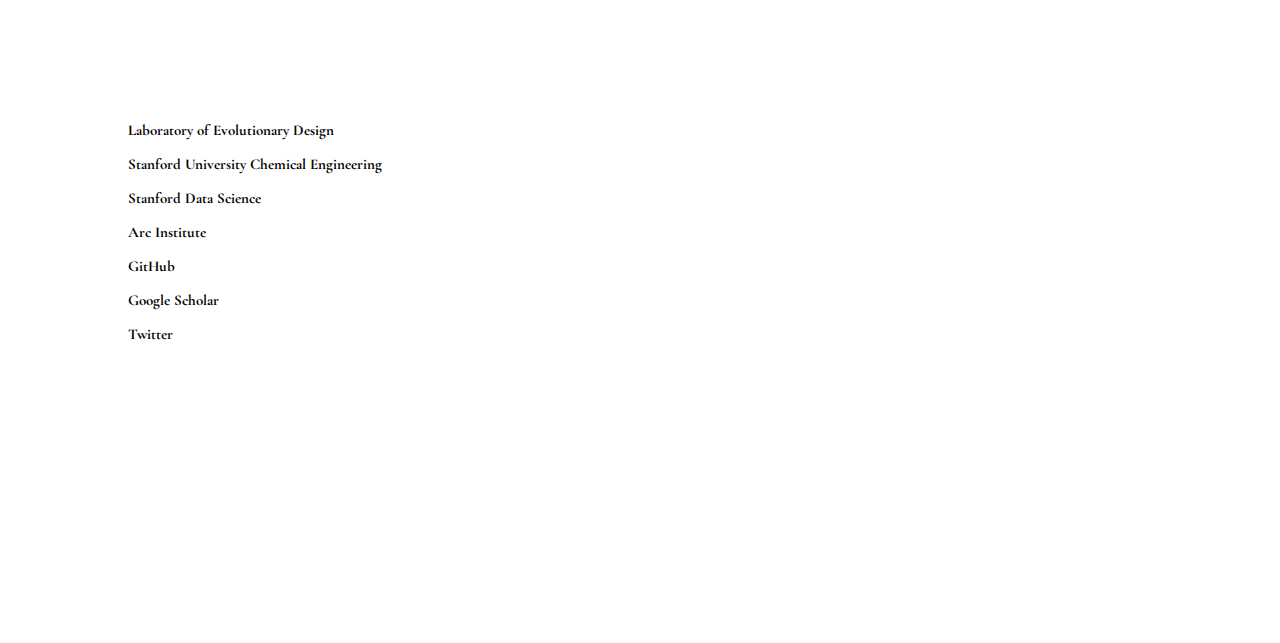
==== commit 842a5ae0: "change font" ====
--- a/about.html
+++ b/about.html
@@ -18,7 +18,7 @@
     <meta name="viewport" content="width=device-width, initial-scale=1">
     <link rel="preconnect" href="https://fonts.googleapis.com">
     <link rel="preconnect" href="https://fonts.gstatic.com" crossorigin>
-    <link href="https://fonts.googleapis.com/css2?family=Nanum+Myeongjo:wght@400;700;800&display=swap" rel="stylesheet">
+    <link href="https://fonts.googleapis.com/css2?family=Cormorant+Garamond:ital,wght@0,300;0,400;0,500;0,600;0,700;1,300;1,400;1,500;1,600;1,700&display=swap" rel="stylesheet">
     <link href="https://fonts.googleapis.com/css2?family=Roboto:wght@100;300;400;500;700&display=swap" rel="stylesheet">
     <link rel="stylesheet" type="text/css" href="ledlab.css">
     <link rel="icon" type="image/x-icon" href="images/logo.svg">
--- a/ledlab.css
+++ b/ledlab.css
@@ -25,7 +25,7 @@
     font-size: 48px;
     padding: 96px 0 0 0;
     color: #000000;
-    font-family: "Nanum Myeongjo", "Garamond", serif;
+    font-family: "Cormorant Garamond", "Garamond", serif;
     font-weight: 700;
 }
 
@@ -42,7 +42,7 @@
     color: #000000;
     line-height: 150%;
     font-family: "Roboto", "Arial", sans-serif;
-    /*font-family: "Nanum Myeongjo", "Garamond", serif;*/
+    /*font-family: "Cormorant Garamond", "Garamond", serif;*/
     font-weight: 500;
 }
 
@@ -69,7 +69,7 @@
     margin: 14px 0 14px 0;
     padding-top: 40px;
     color: #000000;
-    font-family: "Nanum Myeongjo", "Garamond", serif;
+    font-family: "Cormorant Garamond", "Garamond", serif;
     font-weight: 400;
 }
 
@@ -132,7 +132,7 @@
     font-size: 22px;
     margin: 8px 0 8px 0;
     color: #000000;
-    font-family: "Nanum Myeongjo", "Garamond", serif;
+    font-family: "Cormorant Garamond", "Garamond", serif;
     font-weight: 700;
 }
 
@@ -171,7 +171,7 @@
 }
 
 .navbar-name {
-    font-family: "Nanum Myeongjo", "Garamond", serif;
+    font-family: "Cormorant Garamond", "Garamond", serif;
     font-weight: 700;
     font-size: 22px;
     padding-left: 12px;
@@ -185,7 +185,7 @@
     justify-content: flex-end;
 }
 
-@media (max-width: 768px) {
+@media (max-width: 800px) {
     .navbar-list {
         display: none;
     }
@@ -218,7 +218,7 @@
     z-index: 1;
 }
 
-@media (min-width: 768px) {
+@media (min-width: 801px) {
     .menu-container {
         display: none;
     }
@@ -338,7 +338,7 @@
 
 .publication-title {
     margin-bottom: 10px;
-    font-family: "Nanum Myeongjo", "Garamond", serif;
+    font-family: "Cormorant Garamond", "Garamond", serif;
     font-weight: 700;
     font-size: 20px;
 }
@@ -383,7 +383,7 @@
     font-size: 25px;
     padding: 35px 0 5px 0;
     color: #000000;
-    font-family: "Nanum Myeongjo", "Garamond", serif;
+    font-family: "Cormorant Garamond", "Garamond", serif;
     font-weight: 400;
 }
 
@@ -392,7 +392,7 @@
     align-items: center;
     text-decoration: none;
     color: inherit;
-    padding: 30px 0 26px 0;
+    padding: 30px 30px 26px 30px;
     box-shadow: 0px 2px 5px 0px rgba(0,0,0,0.2);
     margin-bottom: 30px;
     /*border-bottom-style: solid;
@@ -401,12 +401,6 @@
     border-radius: 5px;
 }
 
-@media (max-width: 768px) {
-    .resource {
-        padding: 18px 0 16px 0;
-    }
-}
-
 .resource:hover {
     background-color: #fafafa; /* Changes background color when hovered over */
     
@@ -427,7 +421,8 @@
 
 .resource-img {
     flex: 0 0 150px;
-    margin: 0 25px 0 30px;
+    margin: 0;
+    margin-right: 30px;
 }
 
 .resource-img img {
@@ -442,9 +437,30 @@
     justify-content: center;
 }
 
+@media (max-width: 600px) {
+    .resource {
+        flex-direction: column;
+        align-items: center;
+        text-align: center;
+        padding: 40px 30px 26px 30px;
+    }
+
+    .resource-img {
+        margin: 0 0 20px 0;  /* Adjust margin for vertical layout */
+        flex: 0 0 auto;      /* Remove fixed width constraint */
+        width: 80%;         /* Make image responsive */
+        max-width: 200px;   /* Prevent image from getting too large */
+    }
+    
+    .resource-content {
+        width: 100%;        /* Full width for content */
+        padding: 0 20px;    /* Add some padding on the sides */
+    }
+}
+
 .resource-title {
     margin-bottom: 10px;
-    font-family: "Nanum Myeongjo", "Garamond", serif;
+    font-family: "Cormorant Garamond", "Garamond", serif;
     font-weight: 700;
     font-size: 28px;
 }
@@ -482,7 +498,7 @@
     margin: 10px 0 5px 0;
     padding-top: 30px;
     color: #000000;
-    font-family: "Nanum Myeongjo", "Garamond", serif;
+    font-family: "Cormorant Garamond", "Garamond", serif;
     font-weight: 700;
 }
 
@@ -532,7 +548,7 @@
     color: inherit;
     text-align: left;
     font-size: 16px;
-    font-family: "Nanum Myeongjo", "Garamond", serif;
+    font-family: "Cormorant Garamond", "Garamond", serif;
     font-weight: 700;
     font-size: 15px;
 }
@@ -564,7 +580,7 @@
     font-size: 25px;
     margin: 10px 0 5px 0;
     color: #000000;
-    font-family: "Nanum Myeongjo", "Garamond", serif;
+    font-family: "Cormorant Garamond", "Garamond", serif;
     /*font-family: "Roboto", "Arial", sans-serif;*/
     font-weight: 300;
 }
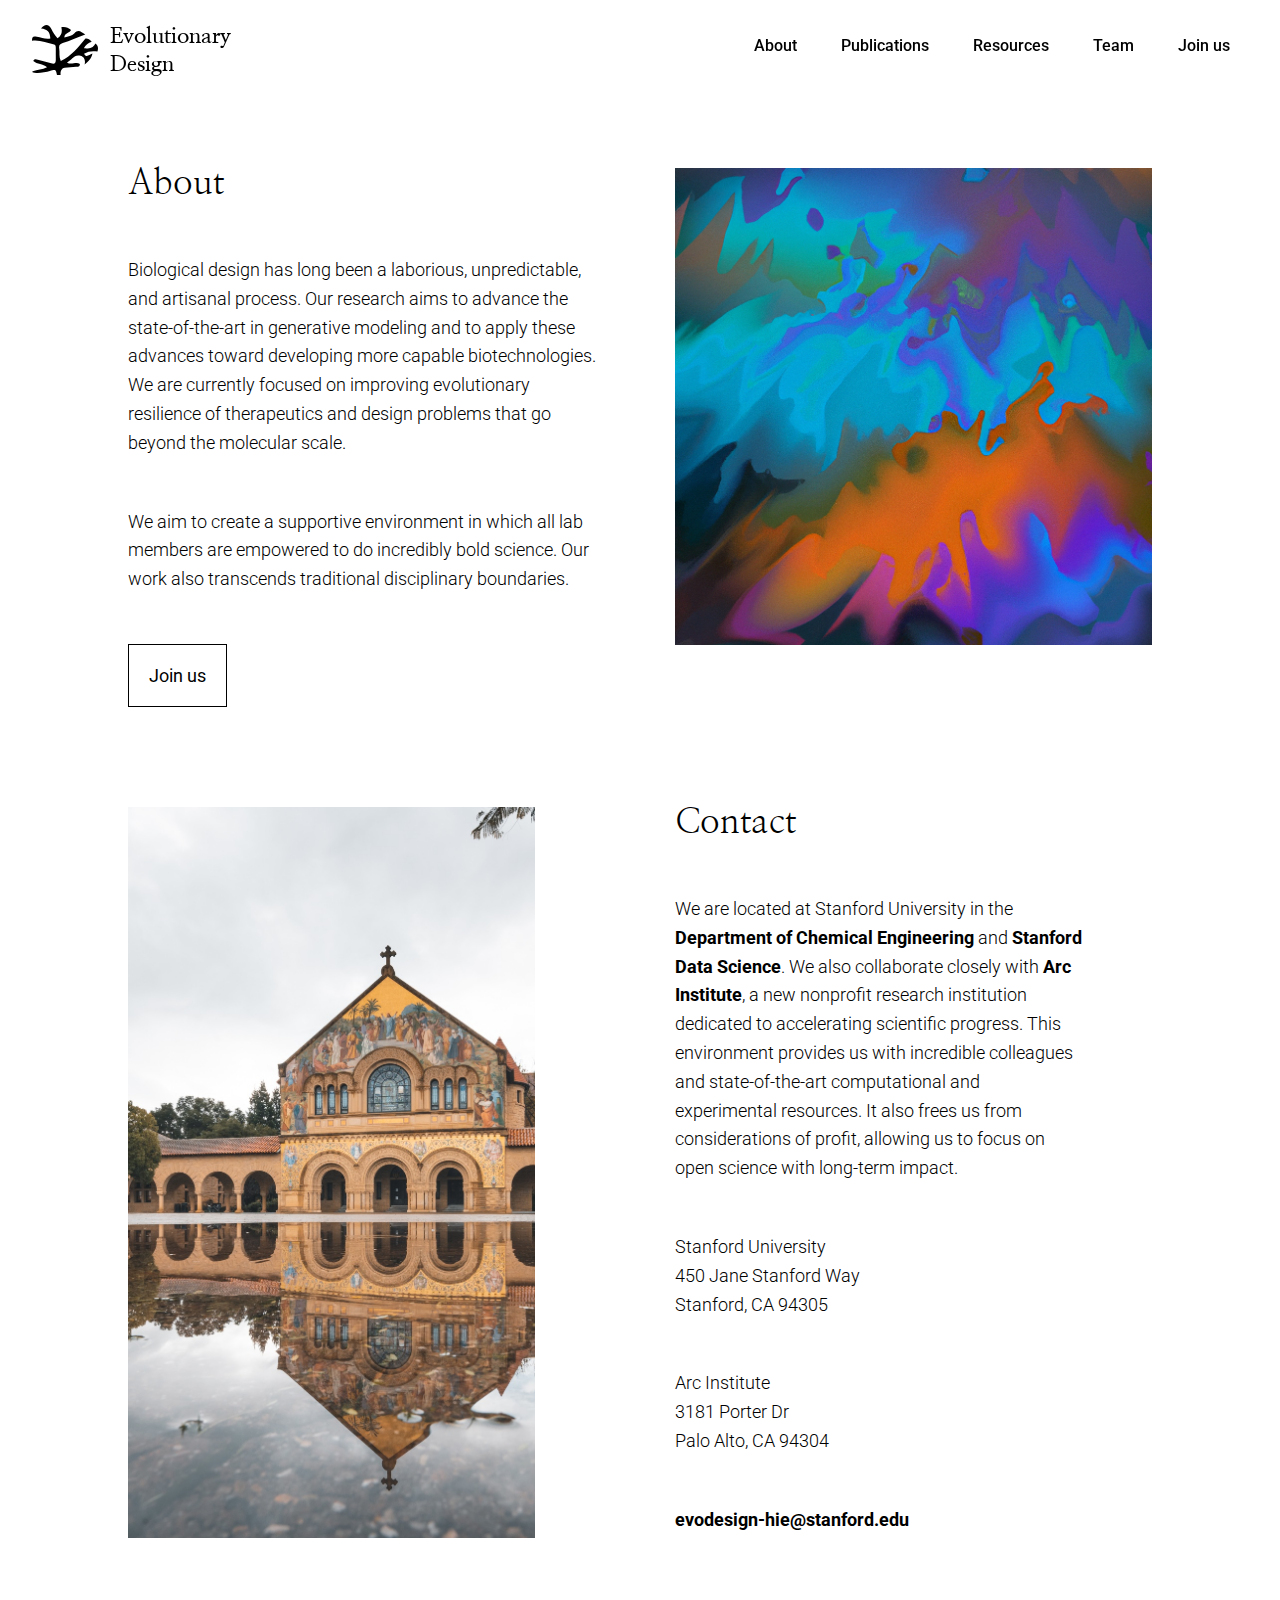
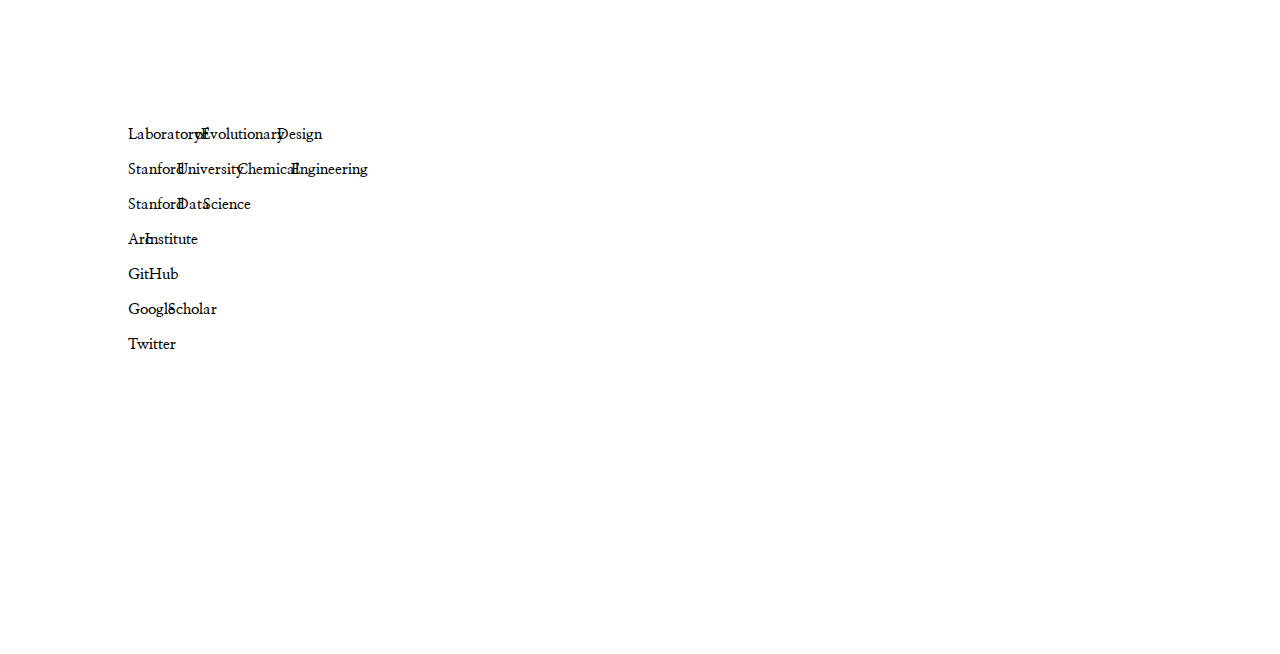
==== commit 3359f610: "save" ====
--- a/about.html
+++ b/about.html
@@ -18,7 +18,7 @@
     <meta name="viewport" content="width=device-width, initial-scale=1">
     <link rel="preconnect" href="https://fonts.googleapis.com">
     <link rel="preconnect" href="https://fonts.gstatic.com" crossorigin>
-    <link href="https://fonts.googleapis.com/css2?family=Cormorant+Garamond:ital,wght@0,300;0,400;0,500;0,600;0,700;1,300;1,400;1,500;1,600;1,700&display=swap" rel="stylesheet">
+    <link href="https://fonts.googleapis.com/css2?family=Nanum+Myeongjo:wght@400;700;800&display=swap" rel="stylesheet">
     <link href="https://fonts.googleapis.com/css2?family=Roboto:wght@100;300;400;500;700&display=swap" rel="stylesheet">
     <link rel="stylesheet" type="text/css" href="ledlab.css">
     <link rel="icon" type="image/x-icon" href="images/logo.svg">
--- a/ledlab.css
+++ b/ledlab.css
@@ -25,7 +25,8 @@
     font-size: 48px;
     padding: 96px 0 0 0;
     color: #000000;
-    font-family: "Cormorant Garamond", "Garamond", serif;
+    font-family: "Nanum Myeongjo", "Garamond", serif;
+    word-spacing: -0.75em;
     font-weight: 700;
 }
 
@@ -42,7 +43,7 @@
     color: #000000;
     line-height: 150%;
     font-family: "Roboto", "Arial", sans-serif;
-    /*font-family: "Cormorant Garamond", "Garamond", serif;*/
+    /*font-family: "Nanum Myeongjo", "Garamond", serif;*/
     font-weight: 500;
 }
 
@@ -69,7 +70,8 @@
     margin: 14px 0 14px 0;
     padding-top: 40px;
     color: #000000;
-    font-family: "Cormorant Garamond", "Garamond", serif;
+    font-family: "Nanum Myeongjo", "Garamond", serif;
+    word-spacing: -0.75em;
     font-weight: 400;
 }
 
@@ -132,7 +134,8 @@
     font-size: 22px;
     margin: 8px 0 8px 0;
     color: #000000;
-    font-family: "Cormorant Garamond", "Garamond", serif;
+    font-family: "Nanum Myeongjo", "Garamond", serif;
+    word-spacing: -0.75em;
     font-weight: 700;
 }
 
@@ -171,7 +174,8 @@
 }
 
 .navbar-name {
-    font-family: "Cormorant Garamond", "Garamond", serif;
+    font-family: "Nanum Myeongjo", "Garamond", serif;
+    word-spacing: -0.75em;
     font-weight: 700;
     font-size: 22px;
     padding-left: 12px;
@@ -319,6 +323,12 @@
     /*text-underline-offset: 2px;*/
 }
 
+.publication:hover .publication-title-main {
+    text-decoration: underline;
+    text-decoration-thickness: 1px;
+    /*text-underline-offset: 2px;*/
+}
+
 .publication-img {
     flex: 0 0 100px;
     margin-right: 20px;
@@ -336,9 +346,18 @@
     justify-content: center;
 }
 
+.publication-title-main {
+    margin-bottom: 10px;
+    font-family: "Nanum Myeongjo", "Garamond", serif;
+    word-spacing: -0.75em;
+    font-weight: 700;
+    font-size: 21px;
+}
+
 .publication-title {
-    margin-bottom: 10px;
-    font-family: "Cormorant Garamond", "Garamond", serif;
+    margin-bottom: 4px;
+    font-family: "Nanum Myeongjo", "Garamond", serif;
+    word-spacing: -0.75em;
     font-weight: 700;
     font-size: 20px;
 }
@@ -383,7 +402,8 @@
     font-size: 25px;
     padding: 35px 0 5px 0;
     color: #000000;
-    font-family: "Cormorant Garamond", "Garamond", serif;
+    font-family: "Nanum Myeongjo", "Garamond", serif;
+    word-spacing: -0.75em;
     font-weight: 400;
 }
 
@@ -460,7 +480,8 @@
 
 .resource-title {
     margin-bottom: 10px;
-    font-family: "Cormorant Garamond", "Garamond", serif;
+    font-family: "Nanum Myeongjo", "Garamond", serif;
+    word-spacing: -0.75em;
     font-weight: 700;
     font-size: 28px;
 }
@@ -498,7 +519,8 @@
     margin: 10px 0 5px 0;
     padding-top: 30px;
     color: #000000;
-    font-family: "Cormorant Garamond", "Garamond", serif;
+    font-family: "Nanum Myeongjo", "Garamond", serif;
+    word-spacing: -0.75em;
     font-weight: 700;
 }
 
@@ -548,7 +570,8 @@
     color: inherit;
     text-align: left;
     font-size: 16px;
-    font-family: "Cormorant Garamond", "Garamond", serif;
+    font-family: "Nanum Myeongjo", "Garamond", serif;
+    word-spacing: -0.75em;
     font-weight: 700;
     font-size: 15px;
 }
@@ -580,7 +603,8 @@
     font-size: 25px;
     margin: 10px 0 5px 0;
     color: #000000;
-    font-family: "Cormorant Garamond", "Garamond", serif;
+    font-family: "Nanum Myeongjo", "Garamond", serif;
+    word-spacing: -0.75em;
     /*font-family: "Roboto", "Arial", sans-serif;*/
     font-weight: 300;
 }
